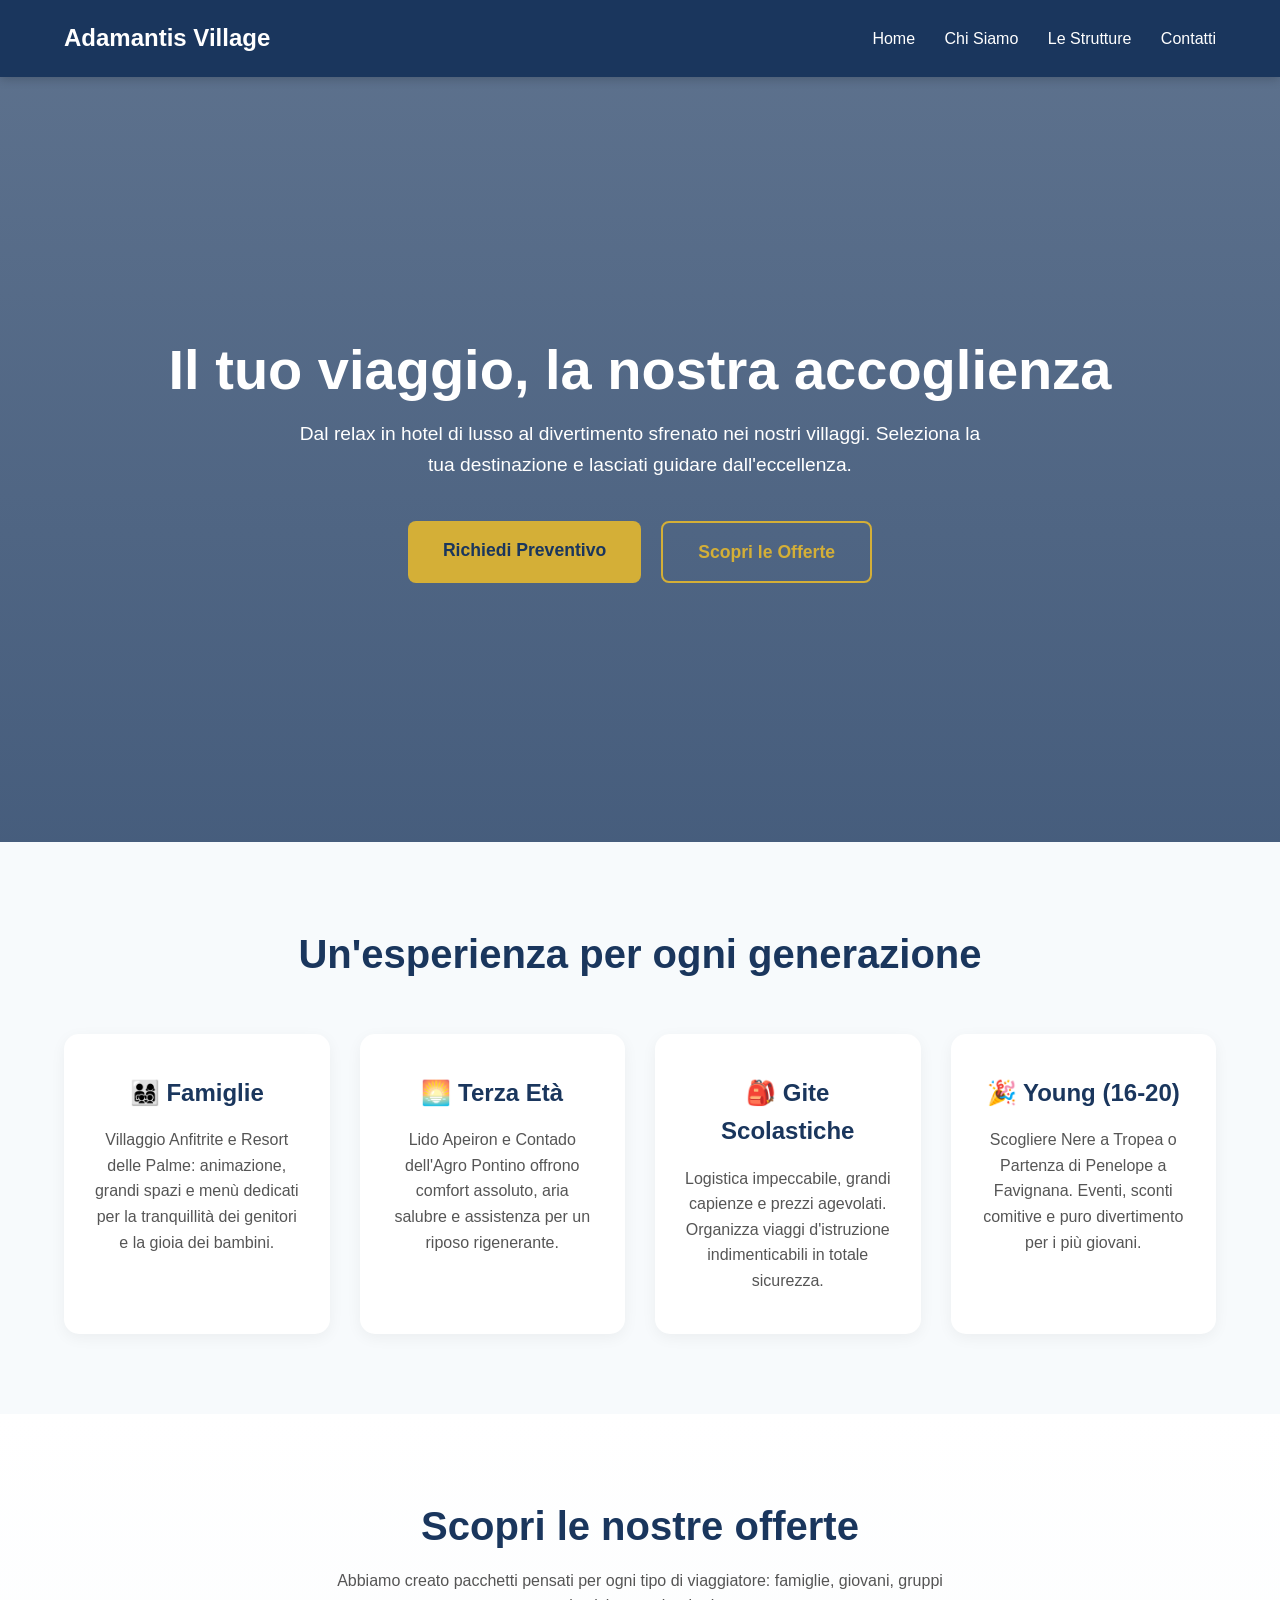
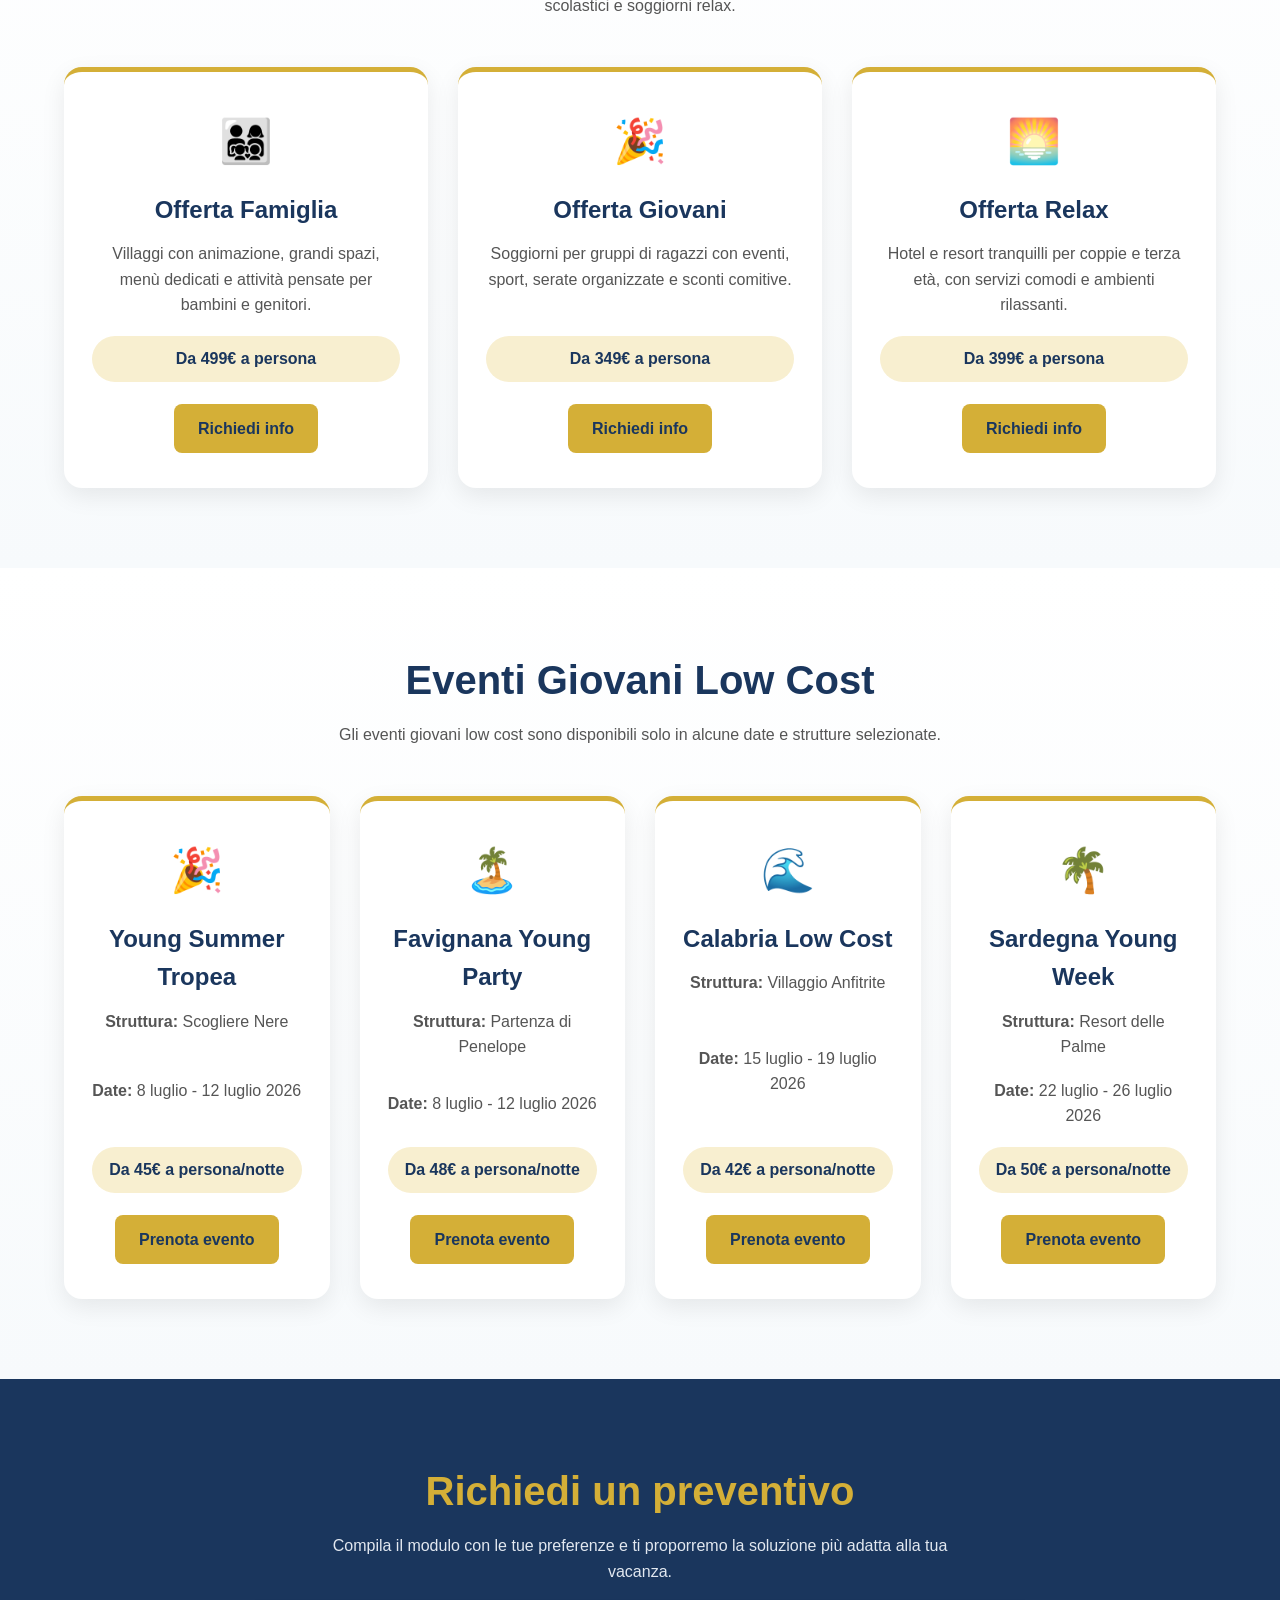
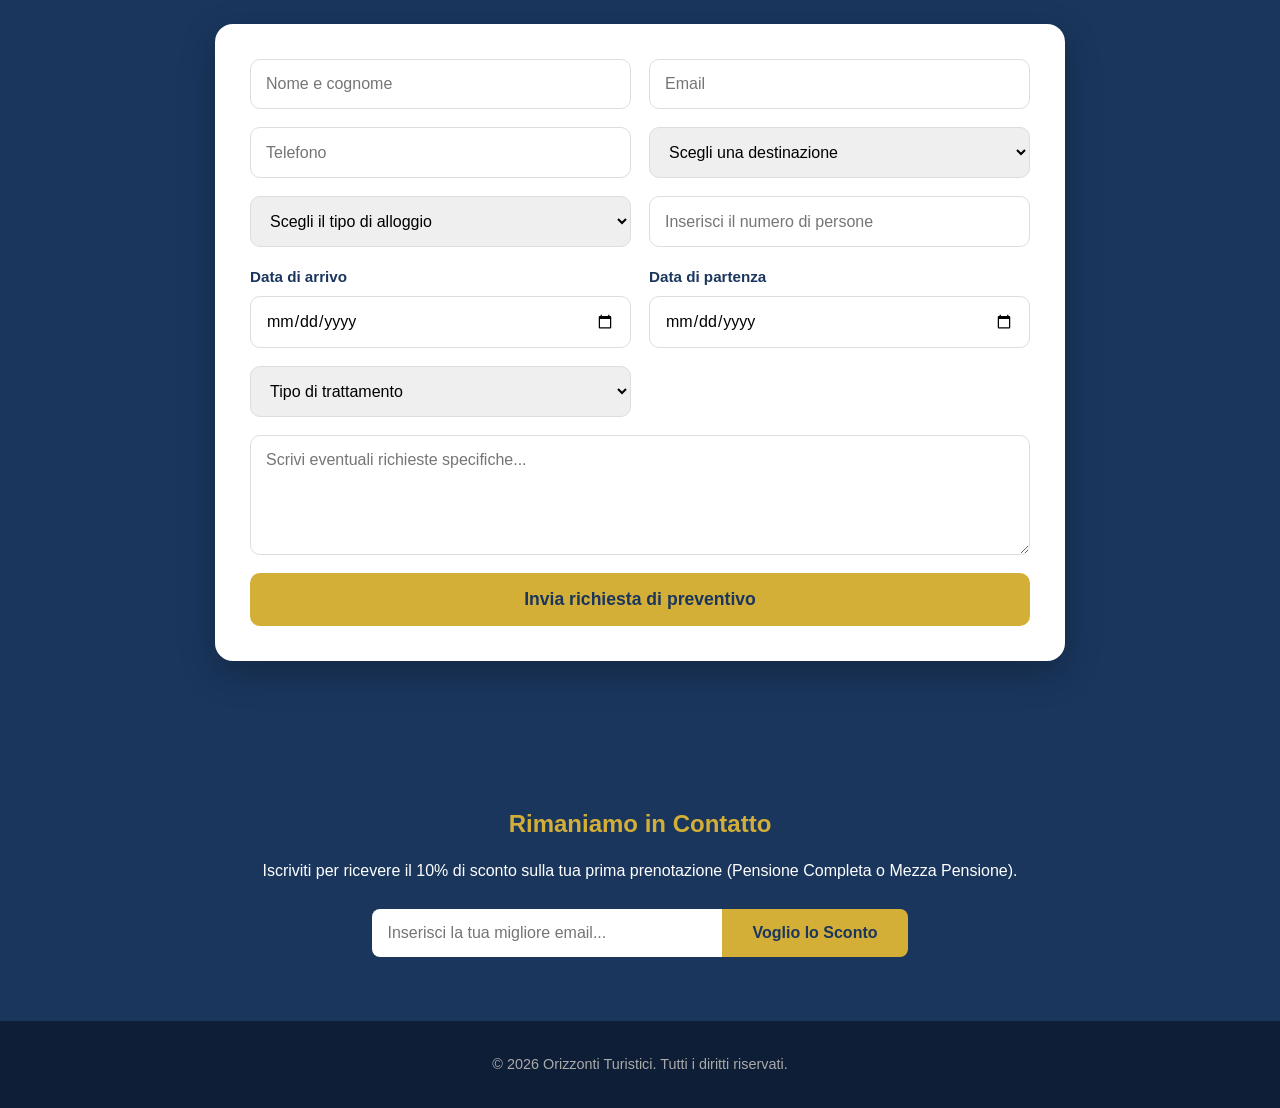
==== index.html @ 4bd63d8d "site" ====
<!DOCTYPE html>
<html lang="it">
<head>
    <meta charset="UTF-8">
    <meta name="viewport" content="width=device-width, initial-scale=1.0">
    <form action="preventivo.php" method="POST"></form>
    <title>Gruppo Turistico | Vacanze per tutte le generazioni</title>
    <style>
        /* Variabili Palette Colori */
        :root {
            --blu-navy: #1A365D;
            --oro: #D4AF37;
            --oro-hover: #b5952f;
            --sfondo-chiaro: #F7FAFC;
            --testo-scuro: #333333;
        }

        /* Reset e Stili di Base */
        * {
            box-sizing: border-box;
            margin: 0;
            padding: 0;
        }
        body { 
            font-family: 'Segoe UI', Tahoma, Geneva, Verdana, sans-serif; 
            background-color: var(--sfondo-chiaro); 
            color: var(--testo-scuro); 
            line-height: 1.6;
        }
        /* Effetto Smooth Scroll */
        html { scroll-behavior: smooth; }

        /* Barra di Navigazione */
        header { 
            background-color: var(--blu-navy); 
            padding: 1.2rem 5%; 
            display: flex; 
            justify-content: space-between; 
            align-items: center; 
            position: sticky; 
            top: 0; 
            z-index: 1000;
            box-shadow: 0 2px 10px rgba(0,0,0,0.2);
        }
        .logo { color: white; font-size: 1.5rem; font-weight: bold; text-decoration: none;}
        nav a { 
            color: white; 
            text-decoration: none; 
            margin-left: 25px; 
            font-weight: 500; 
            transition: color 0.3s ease;
        }
        nav a:hover { color: var(--oro); }

        /* Hero Section (Inizio Pagina) */
        .hero { 
            /* Sfondo temporaneo per dare l'idea del mare */
            background: linear-gradient(rgba(26, 54, 93, 0.7), rgba(26, 54, 93, 0.8)), 
                        url('https://images.unsplash.com/photo-1499793983690-e29da59ef1c2?ixlib=rb-4.0.3&auto=format&fit=crop&w=1920&q=80') center/cover; 
            height: 85vh; 
            display: flex; 
            flex-direction: column; 
            justify-content: center; 
            align-items: center; 
            text-align: center; 
            color: white; 
            padding: 0 20px;
        }
        .hero h1 { font-size: 3.5rem; margin-bottom: 1rem; line-height: 1.2;}
        .hero p { font-size: 1.2rem; margin-bottom: 2.5rem; max-width: 700px; }

        /* Bottoni Call-to-Action */
        .cta-group { display: flex; gap: 20px; flex-wrap: wrap; justify-content: center;}
        .btn{ 
                display: inline-block;
                padding: 15px 35px; 
                border-radius: 8px; 
                font-size: 1.1rem;
                font-weight: bold; 
                text-decoration: none; 
                transition: all 0.3s ease; 
                border: none; 
                cursor: pointer;
            }
        .btn-oro { background-color: var(--oro); color: var(--blu-navy); }
        .btn-oro:hover { 
            background-color: var(--oro-hover); 
            transform: translateY(-3px); 
            box-shadow: 0 5px 15px rgba(212, 175, 55, 0.4);
        }
        .btn-outline { border: 2px solid var(--oro); color: var(--oro); background: transparent;}
        .btn-outline:hover { 
            background-color: var(--oro); 
            color: var(--blu-navy); 
            transform: translateY(-3px); 
        }

        /* Sezione Target (Box Informativi) */
        .targets { padding: 5rem 5%; text-align: center; }
        .targets h2 { color: var(--blu-navy); margin-bottom: 3rem; font-size: 2.5rem;}
        .grid { 
            display: grid; 
            grid-template-columns: repeat(auto-fit, minmax(250px, 1fr)); 
            gap: 30px; 
        }
        .card { 
            background: white; 
            padding: 40px 30px; 
            border-radius: 15px; 
            box-shadow: 0 4px 15px rgba(0,0,0,0.05); 
            transition: transform 0.3s ease, box-shadow 0.3s ease; 
        }
        .card:hover { 
            transform: translateY(-10px); 
            box-shadow: 0 15px 30px rgba(0,0,0,0.1); 
        }
        .card h3 { color: var(--blu-navy); margin-bottom: 15px; font-size: 1.5rem;}
        .card p { color: #555; }

        /* Sezione Offerte */
.offerte {
    padding: 5rem 5%;
    background: linear-gradient(180deg, #ffffff 0%, #F7FAFC 100%);
    text-align: center;
    scroll-margin-top: 100px;
}

.offerte h2 {
    color: var(--blu-navy);
    font-size: 2.5rem;
    margin-bottom: 10px;
}

.offerte .intro {
    color: #555;
    max-width: 650px;
    margin: 0 auto 3rem;
}

.offerte-grid {
    display: grid;
    grid-template-columns: repeat(auto-fit, minmax(260px, 1fr));
    gap: 30px;
}

.offerta-card {
    background: white;
    padding: 35px 28px;
    border-radius: 18px;
    box-shadow: 0 8px 25px rgba(0,0,0,0.08);
    display: flex;
    flex-direction: column;
    min-height: 360px;
    transition: all 0.3s ease;
    border-top: 5px solid var(--oro);
}

.offerta-card:hover {
    transform: translateY(-8px);
    box-shadow: 0 16px 35px rgba(0,0,0,0.13);
}

.offerta-icon {
    font-size: 2.7rem;
    margin-bottom: 15px;
}

.offerta-card h3 {
    color: var(--blu-navy);
    font-size: 1.5rem;
    margin-bottom: 12px;
}

.offerta-card p {
    color: #555;
    margin-bottom: 18px;
    flex-grow: 1;
}

.prezzo {
    color: var(--blu-navy);
    background-color: #f8efd0;
    padding: 10px 15px;
    border-radius: 30px;
    font-weight: bold;
    margin-bottom: 22px;
    display: inline-block;
}

.btn-small {
    padding: 12px 24px;
    font-size: 1rem;
    align-self: center;
}

/* Sezione Preventivo */
.preventivo {
    padding: 5rem 5%;
    background-color: var(--blu-navy);
    color: white;
    text-align: center;
    scroll-margin-top: 100px;
}

.preventivo h2 {
    color: var(--oro);
    font-size: 2.5rem;
    margin-bottom: 10px;
}

.preventivo p {
    max-width: 650px;
    margin: 0 auto 2.5rem;
    color: #e2e8f0;
}

.preventivo form {
    max-width: 850px;
    margin: 0 auto;
    background: white;
    padding: 35px;
    border-radius: 18px;
    box-shadow: 0 12px 35px rgba(0,0,0,0.25);
    display: grid;
    grid-template-columns: 1fr 1fr;
    gap: 18px;
}

.preventivo input,
.preventivo select,
.preventivo textarea {
    width: 100%;
    padding: 15px;
    border: 1px solid #ddd;
    border-radius: 10px;
    font-size: 1rem;
    font-family: inherit;
    outline: none;
}

.preventivo input:focus,
.preventivo select:focus,
.preventivo textarea:focus {
    border-color: var(--oro);
    box-shadow: 0 0 0 3px rgba(212, 175, 55, 0.2);
}

.preventivo textarea {
    grid-column: span 2;
    resize: vertical;
    min-height: 120px;
}

.preventivo button {
    grid-column: span 2;
    background-color: var(--oro);
    color: var(--blu-navy);
    border: none;
    padding: 16px;
    border-radius: 10px;
    font-weight: bold;
    font-size: 1.1rem;
    cursor: pointer;
    transition: 0.3s;
}

.preventivo button:hover {
    background-color: var(--oro-hover);
    transform: translateY(-2px);
}

/* Responsive offerte e preventivo */
@media (max-width: 768px) {
    .preventivo form {
        grid-template-columns: 1fr;
        padding: 25px;
    }

    .preventivo textarea,
    .preventivo button {
        grid-column: span 1;
    }
}

        /* Sezione Raccolta Email */
        .newsletter { background-color: var(--blu-navy); color: white; padding: 4rem 5%; text-align: center; }
        .newsletter h2 { color: var(--oro); margin-bottom: 15px;}
        .newsletter input { 
            padding: 15px; 
            width: 100%;
            max-width: 350px; 
            border: none; 
            border-radius: 8px 0 0 8px; 
            outline: none;
            font-size: 1rem;
        }
        .newsletter button { 
            padding: 15px 30px; 
            border-radius: 0 8px 8px 0; 
            border: none; 
            background-color: var(--oro); 
            color: var(--blu-navy); 
            font-weight: bold; 
            font-size: 1rem;
            cursor: pointer;
            transition: background-color 0.3s;
        }
        .newsletter button:hover { background-color: var(--oro-hover); }
        .form-group { display: flex; justify-content: center; margin-top: 25px;}

        /* Footer */
        footer { background-color: #0d1e36; color: #aaa; text-align: center; padding: 2rem; font-size: 0.9rem;}
        
        /* Adattabilità per Smartphone */
        @media (max-width: 768px) {
            header { flex-direction: column; gap: 15px; }
            nav a { margin: 0 10px; }
            .hero h1 { font-size: 2.5rem; }
            .form-group { flex-direction: column; align-items: center; gap: 10px;}
            .newsletter input, .newsletter button { border-radius: 8px; width: 100%; max-width: 350px;}
        }

        .date-field {
    text-align: left;
}

.date-field label {
    display: block;
    color: var(--blu-navy);
    font-weight: bold;
    margin-bottom: 6px;
    font-size: 0.95rem;
}

.date-field input {
    width: 100%;
}
    </style>
</head>
<body>

    <!-- Header & Navigazione -->
    <header>
        <a href="#" class="logo">Adamantis Village </a>
        <nav>
    <a href="index.html">Home</a>
    <a href="index.html#chi-siamo">Chi Siamo</a>
    <a href="./strutture.html">Le Strutture</a>
    <a href="index.html#contatti">Contatti</a>
</nav>
    </header>

    <!-- Hero Section (Impatto Iniziale) -->
    <section class="hero" id="home">
        <h1>Il tuo viaggio, la nostra accoglienza</h1>
        <p>Dal relax in hotel di lusso al divertimento sfrenato nei nostri villaggi. Seleziona la tua destinazione e lasciati guidare dall'eccellenza.</p>
        <div class="cta-group">
    <a href="#preventivo" class="btn btn-oro">Richiedi Preventivo</a>
    <a href="#offerte" class="btn btn-outline">Scopri le Offerte</a>
</div> 
    </section>

    <!-- Sezione Smistamento Target (Design Smooth) -->
    <section class="targets" id="chi-siamo">
        <h2>Un'esperienza per ogni generazione</h2>
        <div class="grid">
            <div class="card">
                <h3>👨‍👩‍👧‍👦 Famiglie</h3>
                <p>Villaggio Anfitrite e Resort delle Palme: animazione, grandi spazi e menù dedicati per la tranquillità dei genitori e la gioia dei bambini.</p>
            </div>
            <div class="card">
                <h3>🌅 Terza Età</h3>
                <p>Lido Apeiron e Contado dell'Agro Pontino offrono comfort assoluto, aria salubre e assistenza per un riposo rigenerante.</p>
            </div>
            <div class="card">
                <h3>🎒 Gite Scolastiche</h3>
                <p>Logistica impeccabile, grandi capienze e prezzi agevolati. Organizza viaggi d'istruzione indimenticabili in totale sicurezza.</p>
            </div>
            <div class="card">
                <h3>🎉 Young (16-20)</h3>
                <p>Scogliere Nere a Tropea o Partenza di Penelope a Favignana. Eventi, sconti comitive e puro divertimento per i più giovani.</p>
            </div>
        </div>
    </section>

    <!-- Sezione Offerte -->
<section class="offerte" id="offerte">
    <h2>Scopri le nostre offerte</h2>
    <p class="intro">
        Abbiamo creato pacchetti pensati per ogni tipo di viaggiatore: famiglie, giovani, gruppi scolastici e soggiorni relax.
    </p>

    <div class="offerte-grid">
        <div class="offerta-card">
            <div class="offerta-icon">👨‍👩‍👧‍👦</div>
            <h3>Offerta Famiglia</h3>
            <p>
                Villaggi con animazione, grandi spazi, menù dedicati e attività pensate per bambini e genitori.
            </p>
            <div class="prezzo">Da 499€ a persona</div>
            <a href="#preventivo" class="btn btn-oro btn-small">Richiedi info</a>
        </div>

        <div class="offerta-card">
            <div class="offerta-icon">🎉</div>
            <h3>Offerta Giovani</h3>
            <p>
                Soggiorni per gruppi di ragazzi con eventi, sport, serate organizzate e sconti comitive.
            </p>
            <div class="prezzo">Da 349€ a persona</div>
            <a href="#preventivo" class="btn btn-oro btn-small">Richiedi info</a>
        </div>

        <div class="offerta-card">
            <div class="offerta-icon">🌅</div>
            <h3>Offerta Relax</h3>
            <p>
                Hotel e resort tranquilli per coppie e terza età, con servizi comodi e ambienti rilassanti.
            </p>
            <div class="prezzo">Da 399€ a persona</div>
            <a href="#preventivo" class="btn btn-oro btn-small">Richiedi info</a>
        </div>
    </div>
</section>

<!-- Sezione Richiedi Preventivo -->
<!-- Eventi Giovani Low Cost (inserito dall'agent) -->
<section class="offerte" id="eventi-low-cost">
    <h2>Eventi Giovani Low Cost</h2>
    <p class="intro">
        Gli eventi giovani low cost sono disponibili solo in alcune date e strutture selezionate.
    </p>

    <div class="offerte-grid">
        <div class="offerta-card">
            <div class="offerta-icon">🎉</div>
            <h3>Young Summer Tropea</h3>
            <p><strong>Struttura:</strong> Scogliere Nere</p>
            <p><strong>Date:</strong> 8 luglio - 12 luglio 2026</p>
            <div class="prezzo">Da 45€ a persona/notte</div>
            <a href="struttura.php?id=scogliere-nere&pacchetto=giovani-low-cost&arrivo=2026-07-08&partenza=2026-07-12" class="btn btn-oro btn-small">
                Prenota evento
            </a>
        </div>

        <div class="offerta-card">
            <div class="offerta-icon">🏝️</div>
            <h3>Favignana Young Party</h3>
            <p><strong>Struttura:</strong> Partenza di Penelope</p>
            <p><strong>Date:</strong> 8 luglio - 12 luglio 2026</p>
            <div class="prezzo">Da 48€ a persona/notte</div>
            <a href="struttura.php?id=partenza-penelope&pacchetto=giovani-low-cost&arrivo=2026-07-08&partenza=2026-07-12" class="btn btn-oro btn-small">
                Prenota evento
            </a>
        </div>

        <div class="offerta-card">
            <div class="offerta-icon">🌊</div>
            <h3>Calabria Low Cost</h3>
            <p><strong>Struttura:</strong> Villaggio Anfitrite</p>
            <p><strong>Date:</strong> 15 luglio - 19 luglio 2026</p>
            <div class="prezzo">Da 42€ a persona/notte</div>
            <a href="struttura.php?id=villaggio-anfitrite&pacchetto=giovani-low-cost&arrivo=2026-07-15&partenza=2026-07-19" class="btn btn-oro btn-small">
                Prenota evento
            </a>
        </div>

        <div class="offerta-card">
            <div class="offerta-icon">🌴</div>
            <h3>Sardegna Young Week</h3>
            <p><strong>Struttura:</strong> Resort delle Palme</p>
            <p><strong>Date:</strong> 22 luglio - 26 luglio 2026</p>
            <div class="prezzo">Da 50€ a persona/notte</div>
            <a href="struttura.php?id=resort-palme&pacchetto=giovani-low-cost&arrivo=2026-07-22&partenza=2026-07-26" class="btn btn-oro btn-small">
                Prenota evento
            </a>
        </div>
    </div>
</section>

<!-- Sezione Richiedi Preventivo -->
<section class="preventivo" id="preventivo">
    <h2>Richiedi un preventivo</h2>
    <p>
        Compila il modulo con le tue preferenze e ti proporremo la soluzione più adatta alla tua vacanza.
    </p>

    <form action="preventivo.php" method="POST">
    <input type="text" name="nome" placeholder="Nome e cognome" required>

    <input type="email" name="email" placeholder="Email" required>

    <input type="tel" name="telefono" placeholder="Telefono">

    <select name="destinazione" required>
        <option value="">Scegli una destinazione</option>

        <option value="villaggio-anfitrite">Villaggio Anfitrite</option>
        <option value="resort-palme">Resort delle Palme</option>
        <option value="scogliere-nere">Scogliere Nere</option>
        <option value="promontorio-anti-elios">Promontorio Anti-elios</option>
        <option value="hotel-baroni">Hotel Baroni d'Aragosta</option>
        <option value="etranger-glace">Étranger Glace & Tennis</option>
        <option value="insenatura-ombrosa">Insenatura Ombrosa</option>
        <option value="contado-agro-pontino">Contado dell'Agro Pontino</option>
        <option value="partenza-penelope">Partenza di Penelope</option>
        <option value="lido-apeiron">Lido Apeiron</option>
    </select>

    <select name="tipo_alloggio" required>
    <option value="">Scegli il tipo di alloggio</option>
    <option value="camera-hotel">Camera hotel / standard</option>
    <option value="bungalow">Bungalow</option>
</select>

    <input 
        type="number" 
        name="numero_persone" 
        placeholder="Inserisci il numero di persone" 
        min="1" 
        required
    >

    <div class="date-field">
        <label for="data_arrivo">Data di arrivo</label>
        <input type="date" id="data_arrivo" name="data_arrivo" required>
    </div>

    <div class="date-field">
        <label for="data_partenza">Data di partenza</label>
        <input type="date" id="data_partenza" name="data_partenza" required>
    </div>

    <select name="trattamento" required>
        <option value="">Tipo di trattamento</option>
        <option value="mezza-pensione">Mezza pensione</option>
        <option value="pensione-completa">Pensione completa</option>
        <option value="all-inclusive">All inclusive</option>
    </select>

    <textarea name="messaggio" placeholder="Scrivi eventuali richieste specifiche..."></textarea>

    <button type="submit">Invia richiesta di preventivo</button>
</form>
</section>  

    <!-- Sezione Lead Generation -->
    <section class="newsletter" id="contatti">
        <h2>Rimaniamo in Contatto</h2>
        <p>Iscriviti per ricevere il 10% di sconto sulla tua prima prenotazione (Pensione Completa o Mezza Pensione).</p>
        <form class="form-group" action="#" method="POST">
            <input type="email" placeholder="Inserisci la tua migliore email..." required>
            <button type="submit">Voglio lo Sconto</button>
        </form>
    </section>

    <!-- Footer -->
    <footer>
        <p>&copy; 2026 Orizzonti Turistici. Tutti i diritti riservati.</p>
    </footer>

</body>
</html>
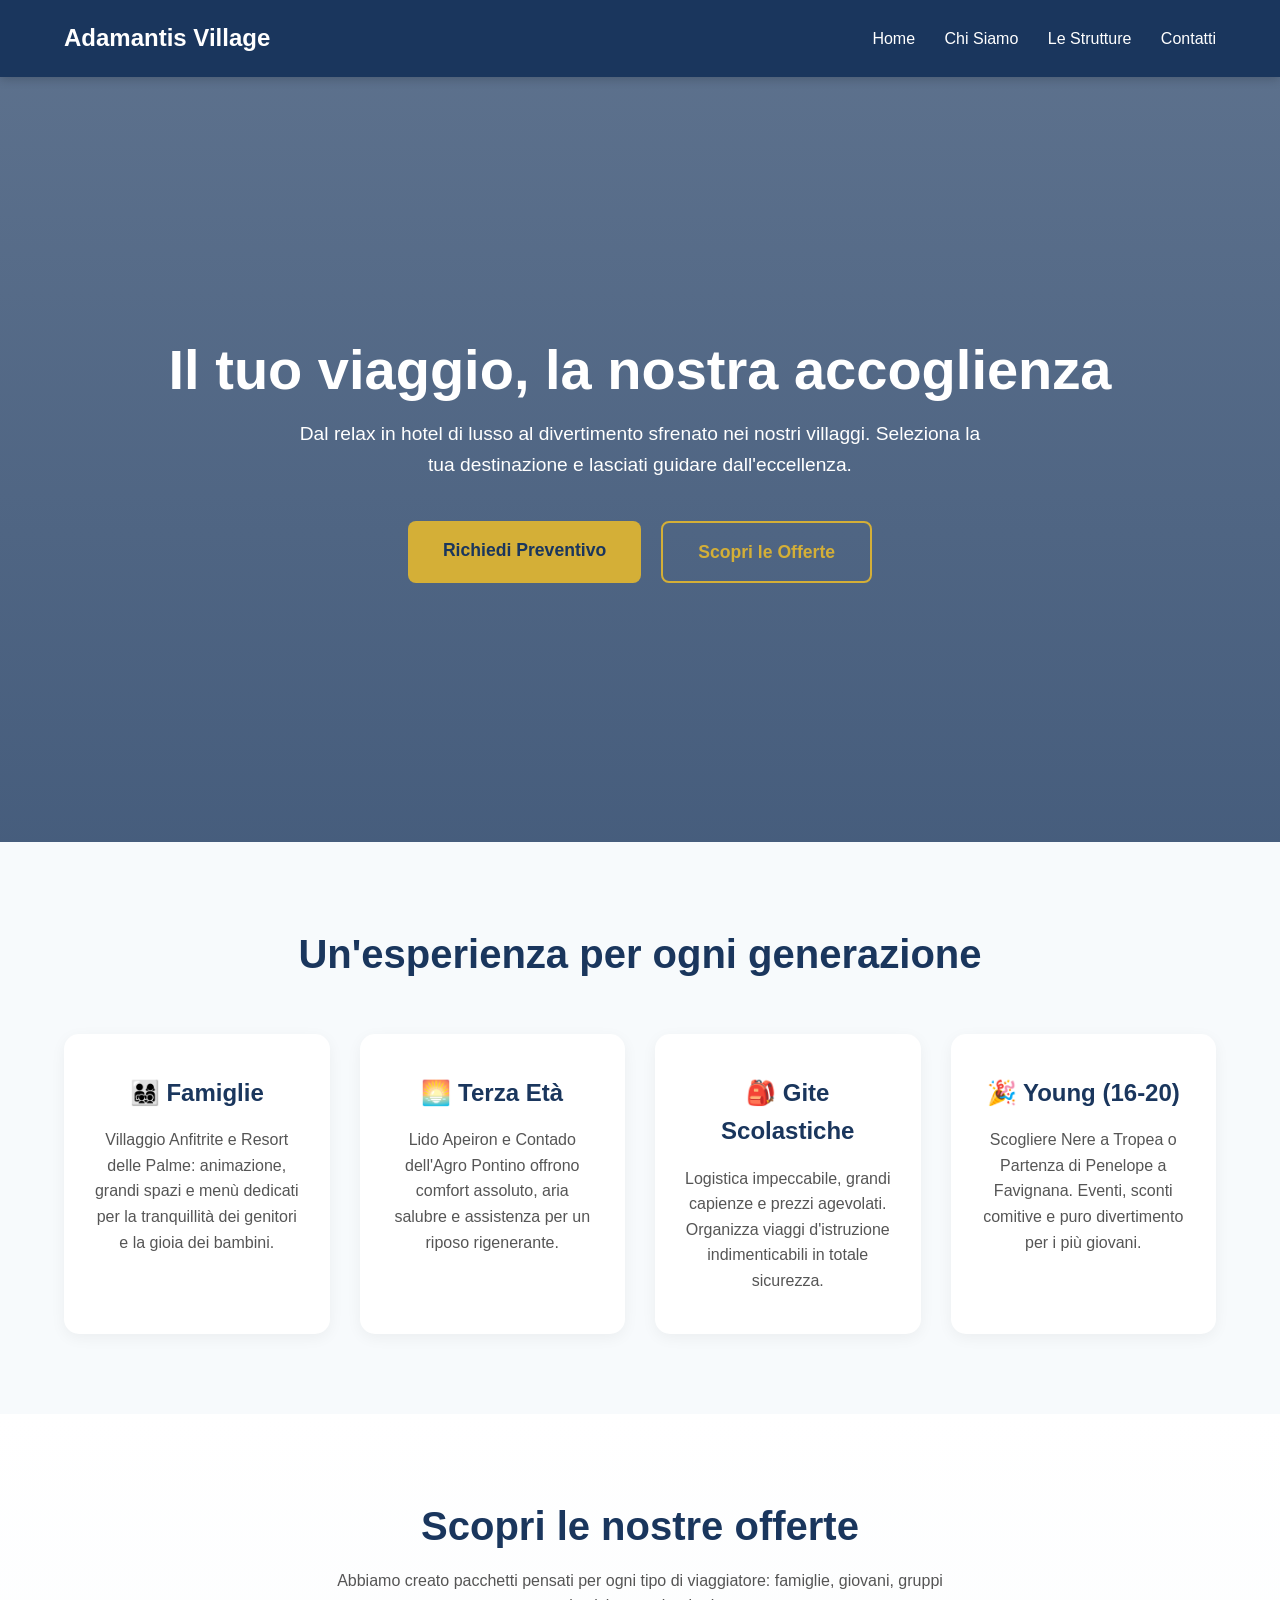
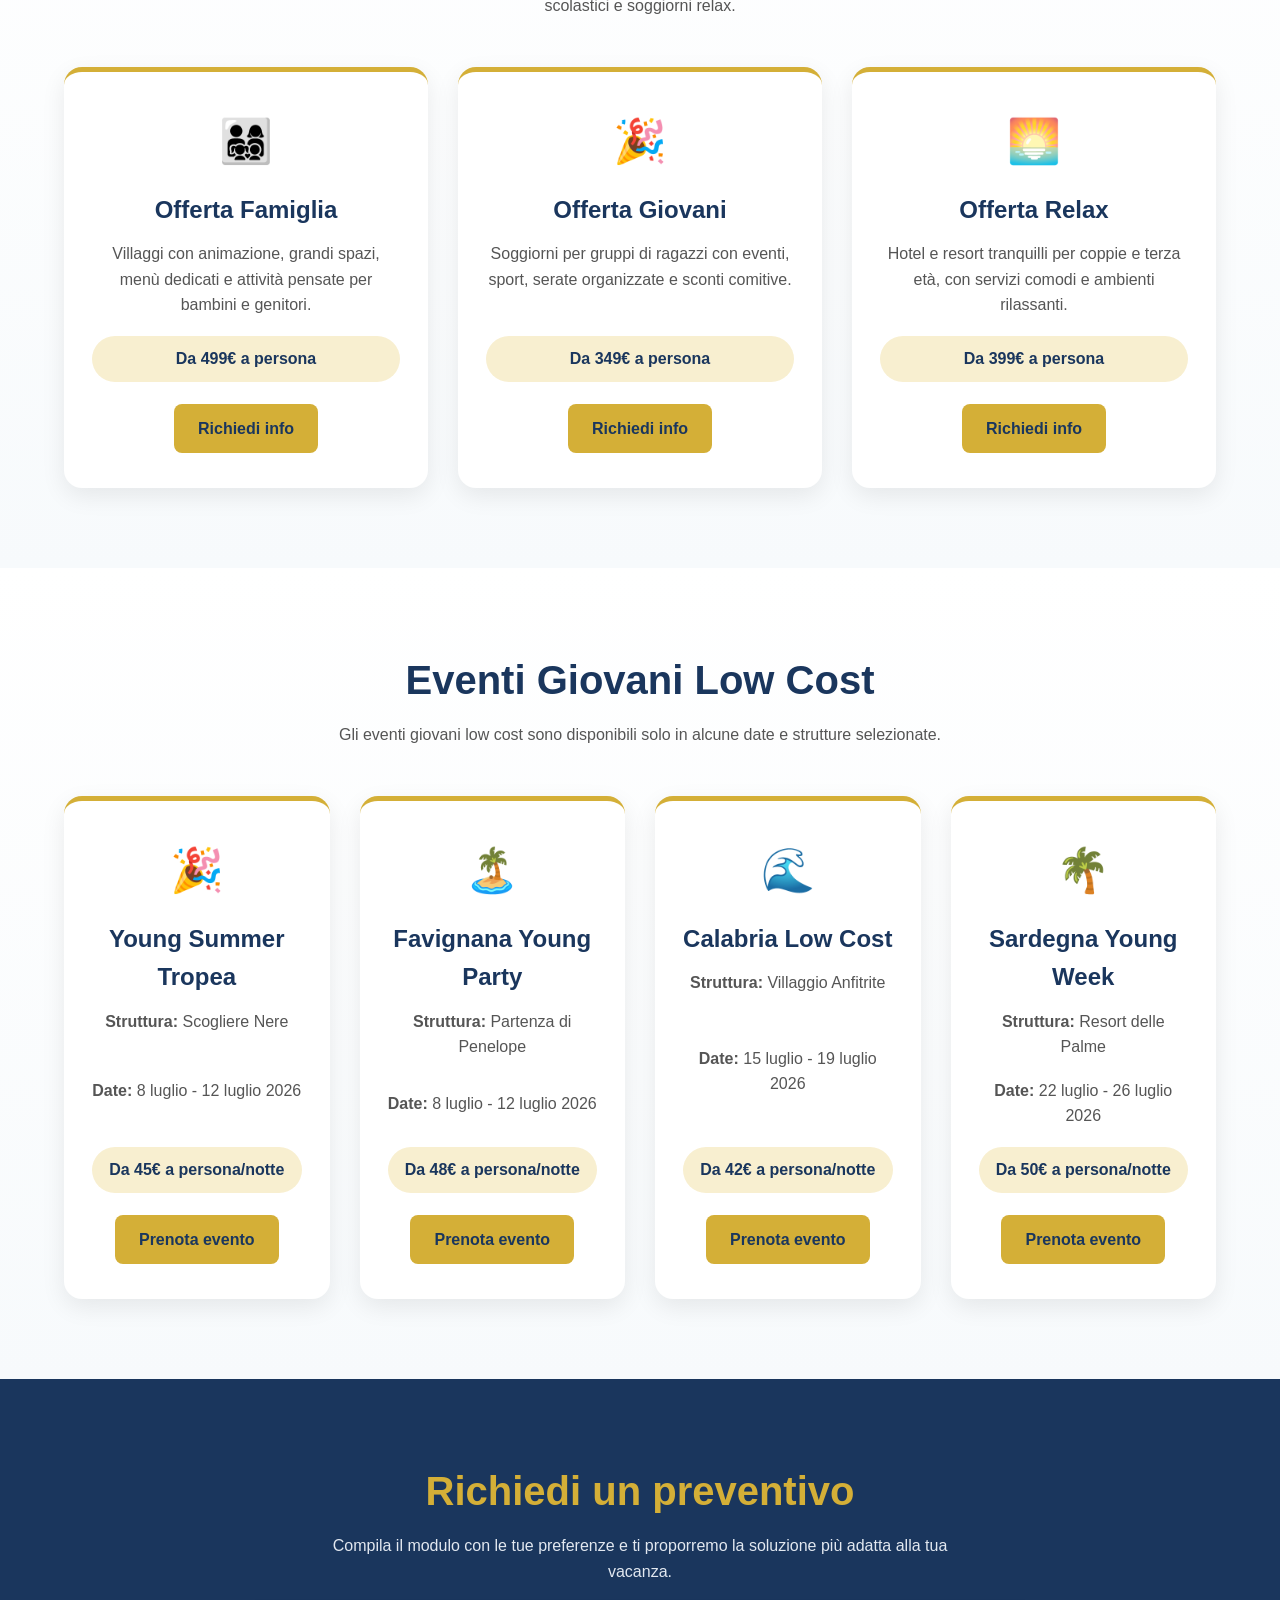
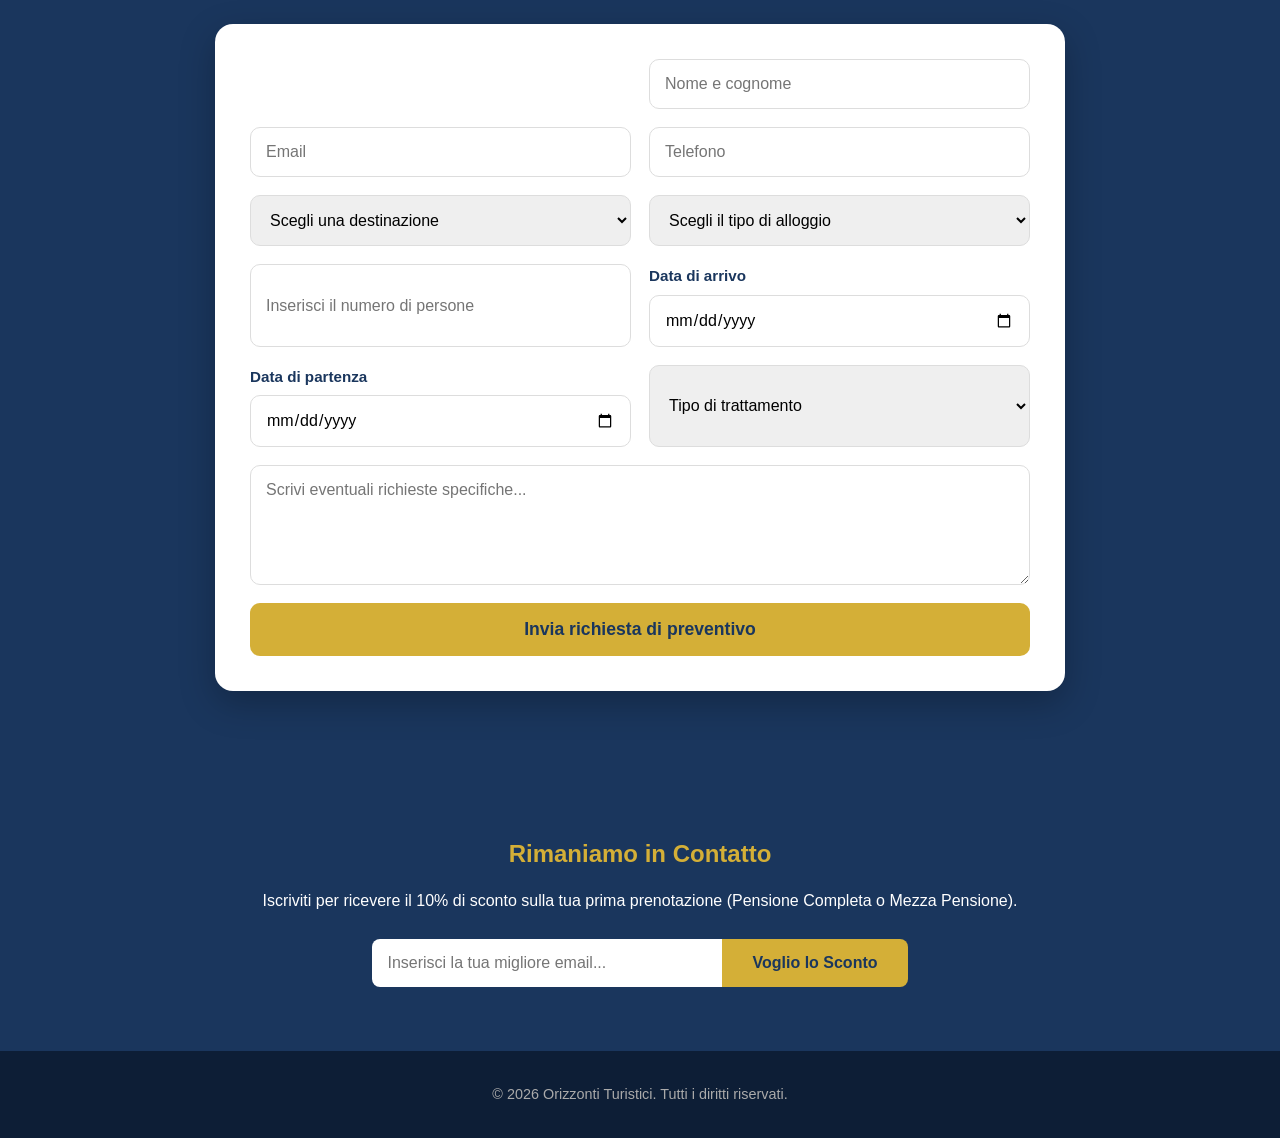
==== commit e24af509: "mod1" ====
--- a/index.html
+++ b/index.html
@@ -3,7 +3,7 @@
 <head>
     <meta charset="UTF-8">
     <meta name="viewport" content="width=device-width, initial-scale=1.0">
-    <form action="preventivo.php" method="POST"></form>
+    
     <title>Gruppo Turistico | Vacanze per tutte le generazioni</title>
     <style>
         /* Variabili Palette Colori */
@@ -485,7 +485,9 @@
         Compila il modulo con le tue preferenze e ti proporremo la soluzione più adatta alla tua vacanza.
     </p>
 
-    <form action="preventivo.php" method="POST">
+    <form id="formPreventivo">
+        <div id="risultatoPreventivo"></div>
+
     <input type="text" name="nome" placeholder="Nome e cognome" required>
 
     <input type="email" name="email" placeholder="Email" required>
@@ -558,6 +560,6 @@
     <footer>
         <p>&copy; 2026 Orizzonti Turistici. Tutti i diritti riservati.</p>
     </footer>
-
+        <script src="preventivo.js"></script>
 </body>
 </html>
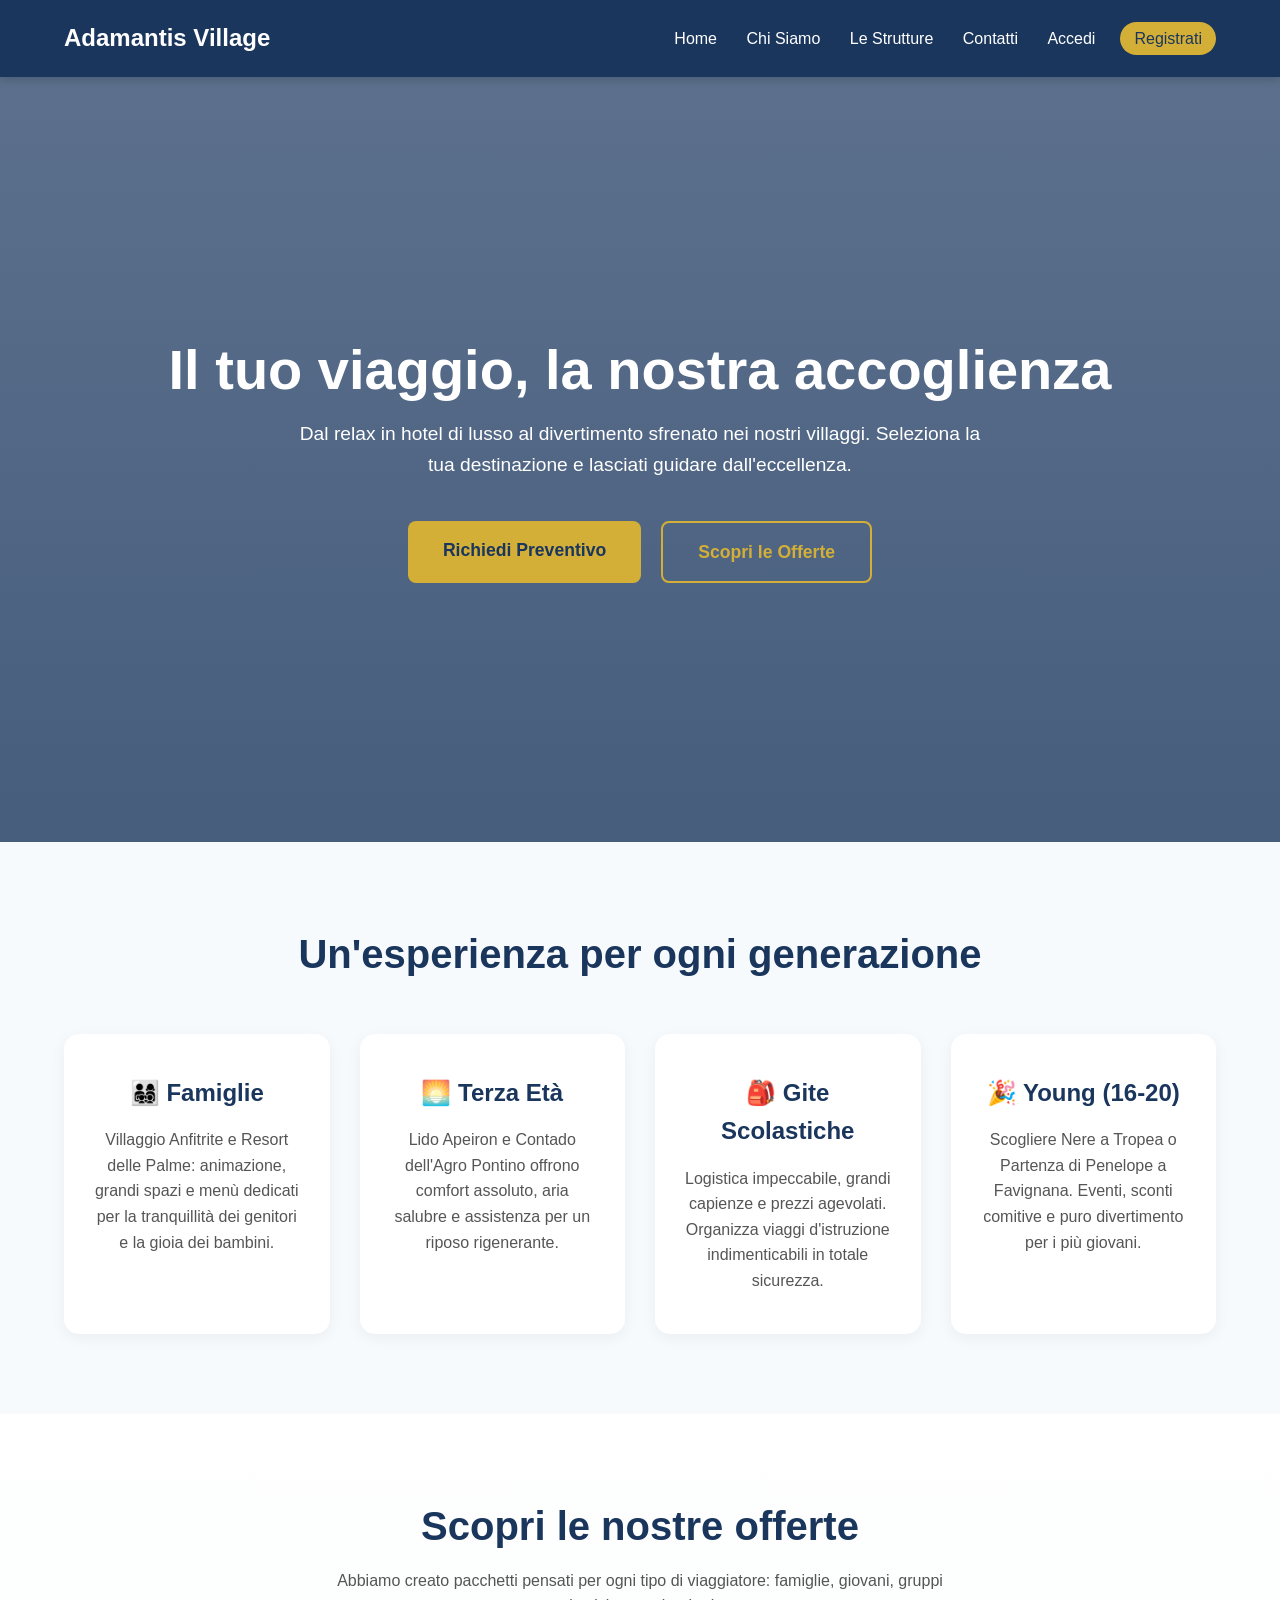
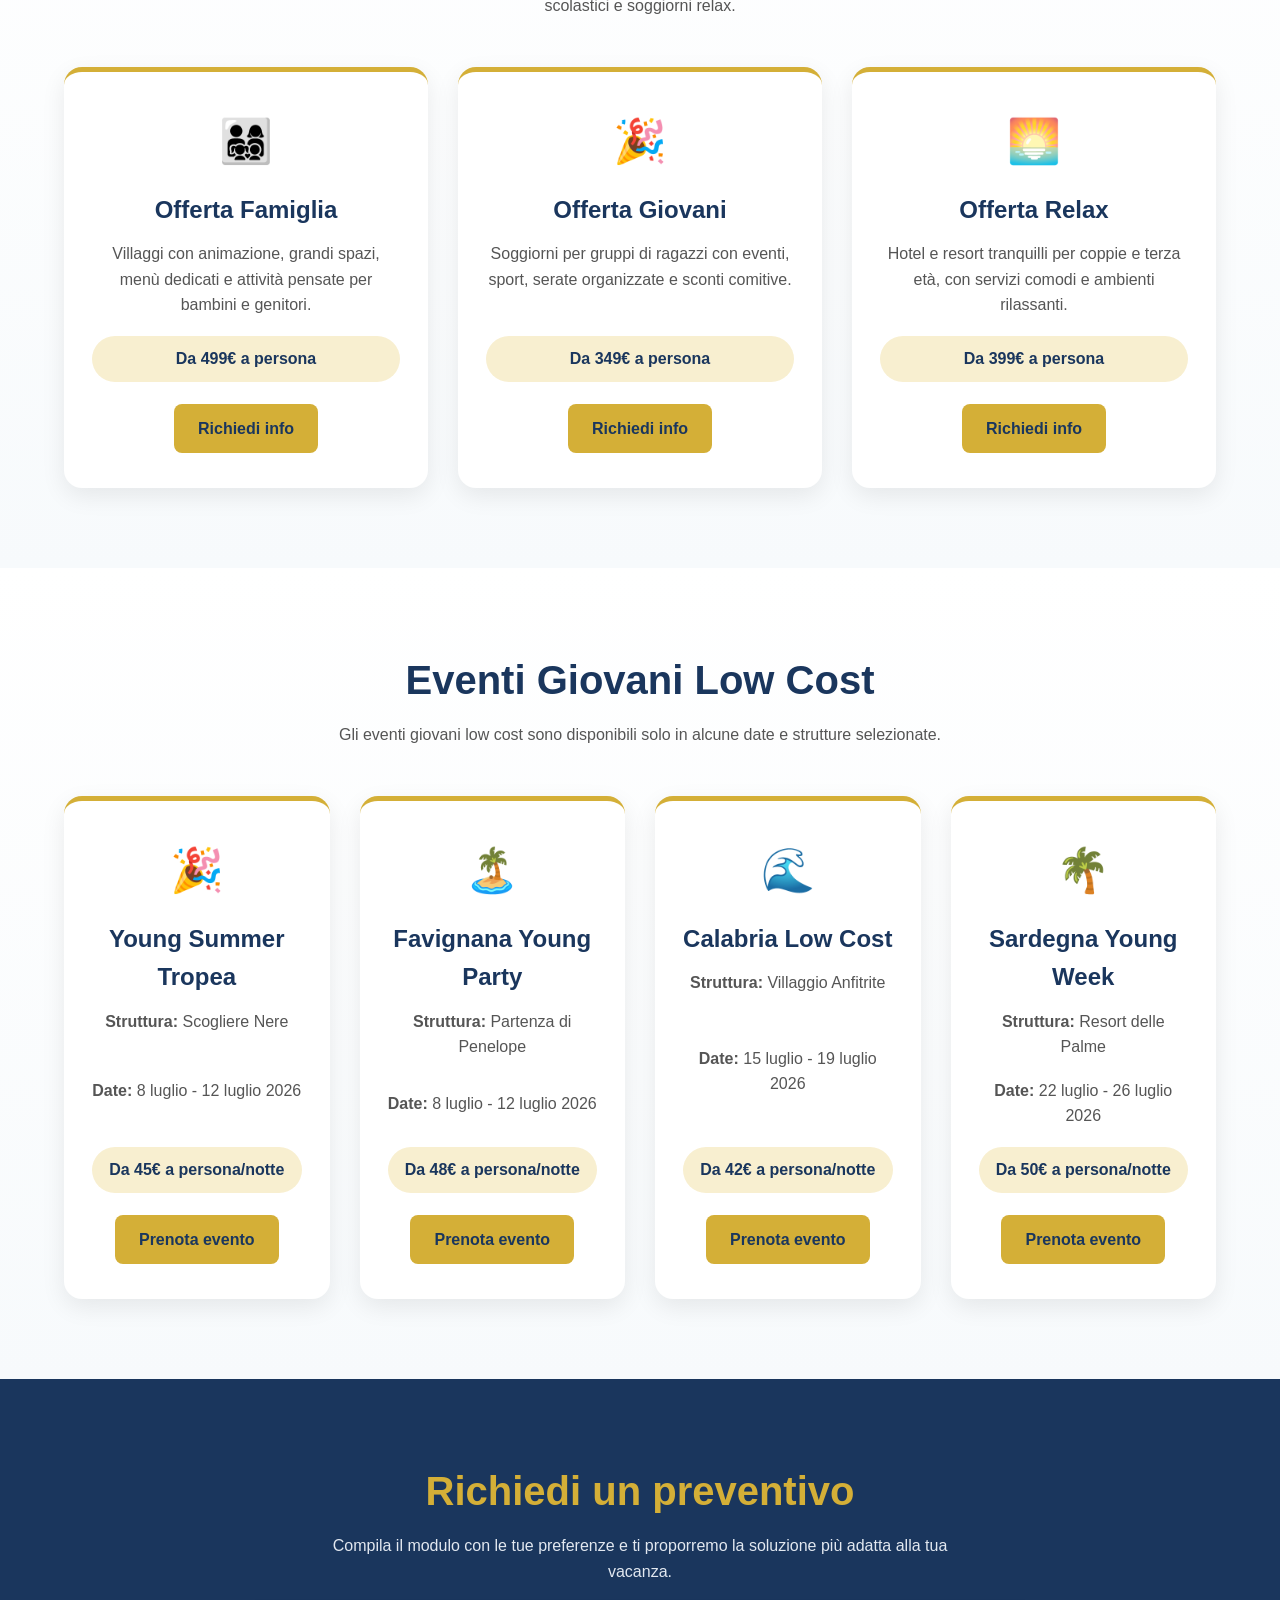
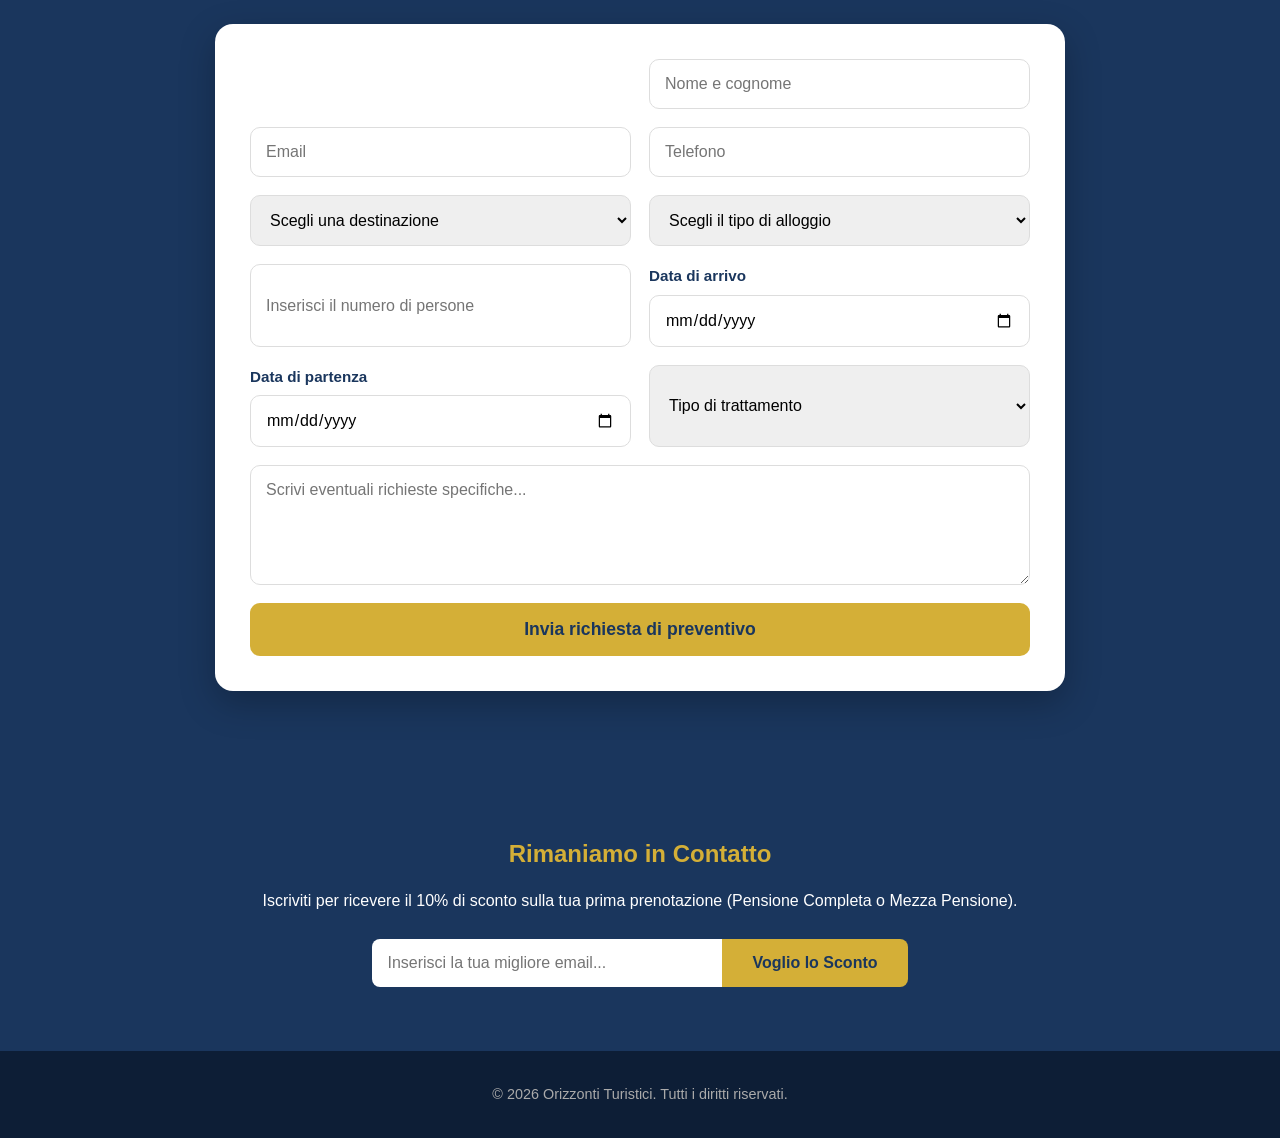
==== commit 84c48aed: "moddb" ====
--- a/index.html
+++ b/index.html
@@ -335,6 +335,16 @@
 .date-field input {
     width: 100%;
 }
+        /* Stili per il risultato del preventivo (compatibili con preventivo.js) */
+        .container { max-width: 1100px; margin: 30px auto; padding: 0 5%; }
+        .box { background: white; padding: 20px; border-radius: 12px; box-shadow: 0 8px 25px rgba(0,0,0,0.08); margin-bottom: 18px; }
+        .info-card { background-color: var(--sfondo-chiaro); padding: 12px; border-radius: 8px; border-left: 4px solid var(--oro); margin-bottom: 12px; }
+        .dettagli { display: grid; grid-template-columns: repeat(auto-fit, minmax(220px, 1fr)); gap: 12px; margin-top: 12px; }
+        .subtitle { color: #555; margin-bottom: 12px; }
+        .totale { text-align: center; background-color: var(--blu-navy); color: white; padding: 18px; border-radius: 12px; margin-top: 12px; }
+        .totale span{ color: var(--oro); font-size: 1.6rem; font-weight: bold; }
+        .errore { background-color: #ffecec; border: 1px solid #ff7b7b; color: #8b0000; padding: 16px; border-radius: 10px; margin-bottom: 12px; }
+        .note { color: #666; font-size: 0.95rem; margin-top: 12px; }
     </style>
 </head>
 <body>
@@ -438,7 +448,7 @@
             <p><strong>Struttura:</strong> Scogliere Nere</p>
             <p><strong>Date:</strong> 8 luglio - 12 luglio 2026</p>
             <div class="prezzo">Da 45€ a persona/notte</div>
-            <a href="struttura.php?id=scogliere-nere&pacchetto=giovani-low-cost&arrivo=2026-07-08&partenza=2026-07-12" class="btn btn-oro btn-small">
+            <a href="dettaglio-struttura.html?id=scogliere-nere&pacchetto=giovani-low-cost&arrivo=2026-07-08&partenza=2026-07-12" class="btn btn-oro btn-small">
                 Prenota evento
             </a>
         </div>
@@ -449,7 +459,7 @@
             <p><strong>Struttura:</strong> Partenza di Penelope</p>
             <p><strong>Date:</strong> 8 luglio - 12 luglio 2026</p>
             <div class="prezzo">Da 48€ a persona/notte</div>
-            <a href="struttura.php?id=partenza-penelope&pacchetto=giovani-low-cost&arrivo=2026-07-08&partenza=2026-07-12" class="btn btn-oro btn-small">
+            <a href="dettaglio-struttura.html?id=partenza-penelope&pacchetto=giovani-low-cost&arrivo=2026-07-08&partenza=2026-07-12" class="btn btn-oro btn-small">
                 Prenota evento
             </a>
         </div>
@@ -460,7 +470,7 @@
             <p><strong>Struttura:</strong> Villaggio Anfitrite</p>
             <p><strong>Date:</strong> 15 luglio - 19 luglio 2026</p>
             <div class="prezzo">Da 42€ a persona/notte</div>
-            <a href="struttura.php?id=villaggio-anfitrite&pacchetto=giovani-low-cost&arrivo=2026-07-15&partenza=2026-07-19" class="btn btn-oro btn-small">
+            <a href="dettaglio-struttura.html?id=villaggio-anfitrite&pacchetto=giovani-low-cost&arrivo=2026-07-15&partenza=2026-07-19" class="btn btn-oro btn-small">
                 Prenota evento
             </a>
         </div>
@@ -471,30 +481,31 @@
             <p><strong>Struttura:</strong> Resort delle Palme</p>
             <p><strong>Date:</strong> 22 luglio - 26 luglio 2026</p>
             <div class="prezzo">Da 50€ a persona/notte</div>
-            <a href="struttura.php?id=resort-palme&pacchetto=giovani-low-cost&arrivo=2026-07-22&partenza=2026-07-26" class="btn btn-oro btn-small">
+            <a href="dettaglio-struttura.html?id=resort-palme&pacchetto=giovani-low-cost&arrivo=2026-07-22&partenza=2026-07-26" class="btn btn-oro btn-small">
                 Prenota evento
             </a>
         </div>
     </div>
-</section>
-
-<!-- Sezione Richiedi Preventivo -->
-<section class="preventivo" id="preventivo">
+    </section>
+
+    <!-- Sezione Richiedi Preventivo -->
+    <section class="preventivo" id="preventivo">
     <h2>Richiedi un preventivo</h2>
     <p>
         Compila il modulo con le tue preferenze e ti proporremo la soluzione più adatta alla tua vacanza.
     </p>
 
     <form id="formPreventivo">
+
         <div id="risultatoPreventivo"></div>
 
-    <input type="text" name="nome" placeholder="Nome e cognome" required>
-
-    <input type="email" name="email" placeholder="Email" required>
-
-    <input type="tel" name="telefono" placeholder="Telefono">
-
-    <select name="destinazione" required>
+    <input type="text" id="nome" name="nome" placeholder="Nome e cognome" required>
+
+    <input type="email" id="email" name="email" placeholder="Email" required>
+
+    <input type="tel" id="telefono" name="telefono" placeholder="Telefono">
+
+    <select id="destinazione" name="destinazione" required>
         <option value="">Scegli una destinazione</option>
 
         <option value="villaggio-anfitrite">Villaggio Anfitrite</option>
@@ -509,14 +520,15 @@
         <option value="lido-apeiron">Lido Apeiron</option>
     </select>
 
-    <select name="tipo_alloggio" required>
+    <select id="tipo_alloggio" name="tipo_alloggio" required>
     <option value="">Scegli il tipo di alloggio</option>
     <option value="camera-hotel">Camera hotel / standard</option>
     <option value="bungalow">Bungalow</option>
-</select>
+    </select>
 
     <input 
         type="number" 
+        id="numero_persone"
         name="numero_persone" 
         placeholder="Inserisci il numero di persone" 
         min="1" 
@@ -533,14 +545,16 @@
         <input type="date" id="data_partenza" name="data_partenza" required>
     </div>
 
-    <select name="trattamento" required>
+    <select id="trattamento" name="trattamento" required>
         <option value="">Tipo di trattamento</option>
         <option value="mezza-pensione">Mezza pensione</option>
         <option value="pensione-completa">Pensione completa</option>
         <option value="all-inclusive">All inclusive</option>
     </select>
 
-    <textarea name="messaggio" placeholder="Scrivi eventuali richieste specifiche..."></textarea>
+    <textarea id="messaggio" name="messaggio" placeholder="Scrivi eventuali richieste specifiche..."></textarea>
+
+    <input type="hidden" id="tipo_pacchetto" name="tipo_pacchetto" value="standard">
 
     <button type="submit">Invia richiesta di preventivo</button>
 </form>
@@ -550,8 +564,8 @@
     <section class="newsletter" id="contatti">
         <h2>Rimaniamo in Contatto</h2>
         <p>Iscriviti per ricevere il 10% di sconto sulla tua prima prenotazione (Pensione Completa o Mezza Pensione).</p>
-        <form class="form-group" action="#" method="POST">
-            <input type="email" placeholder="Inserisci la tua migliore email..." required>
+        <form class="form-group" action="newsletter.php" method="POST">
+            <input type="email" name="email" placeholder="Inserisci la tua migliore email..." required>
             <button type="submit">Voglio lo Sconto</button>
         </form>
     </section>
@@ -560,6 +574,7 @@
     <footer>
         <p>&copy; 2026 Orizzonti Turistici. Tutti i diritti riservati.</p>
     </footer>
+        <script src="account-menu.js"></script>
         <script src="preventivo.js"></script>
 </body>
-</html>+</html>
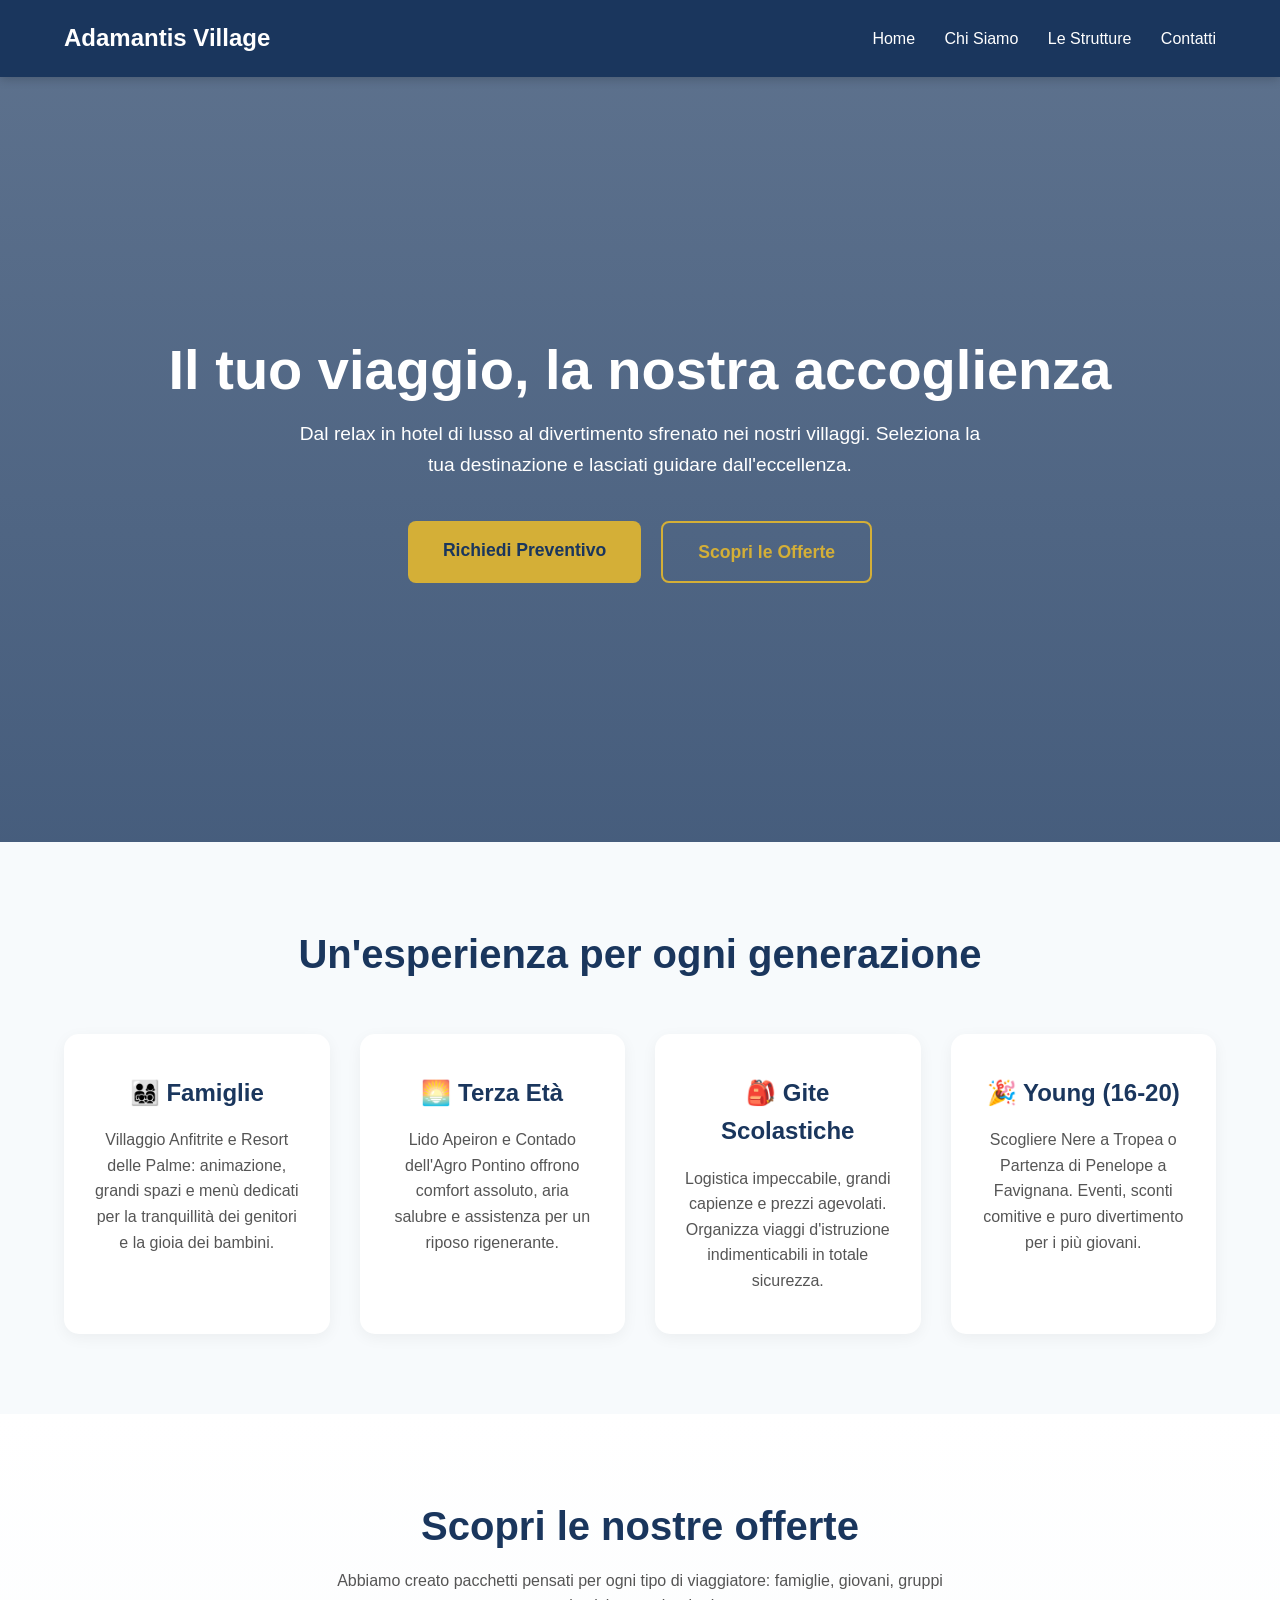
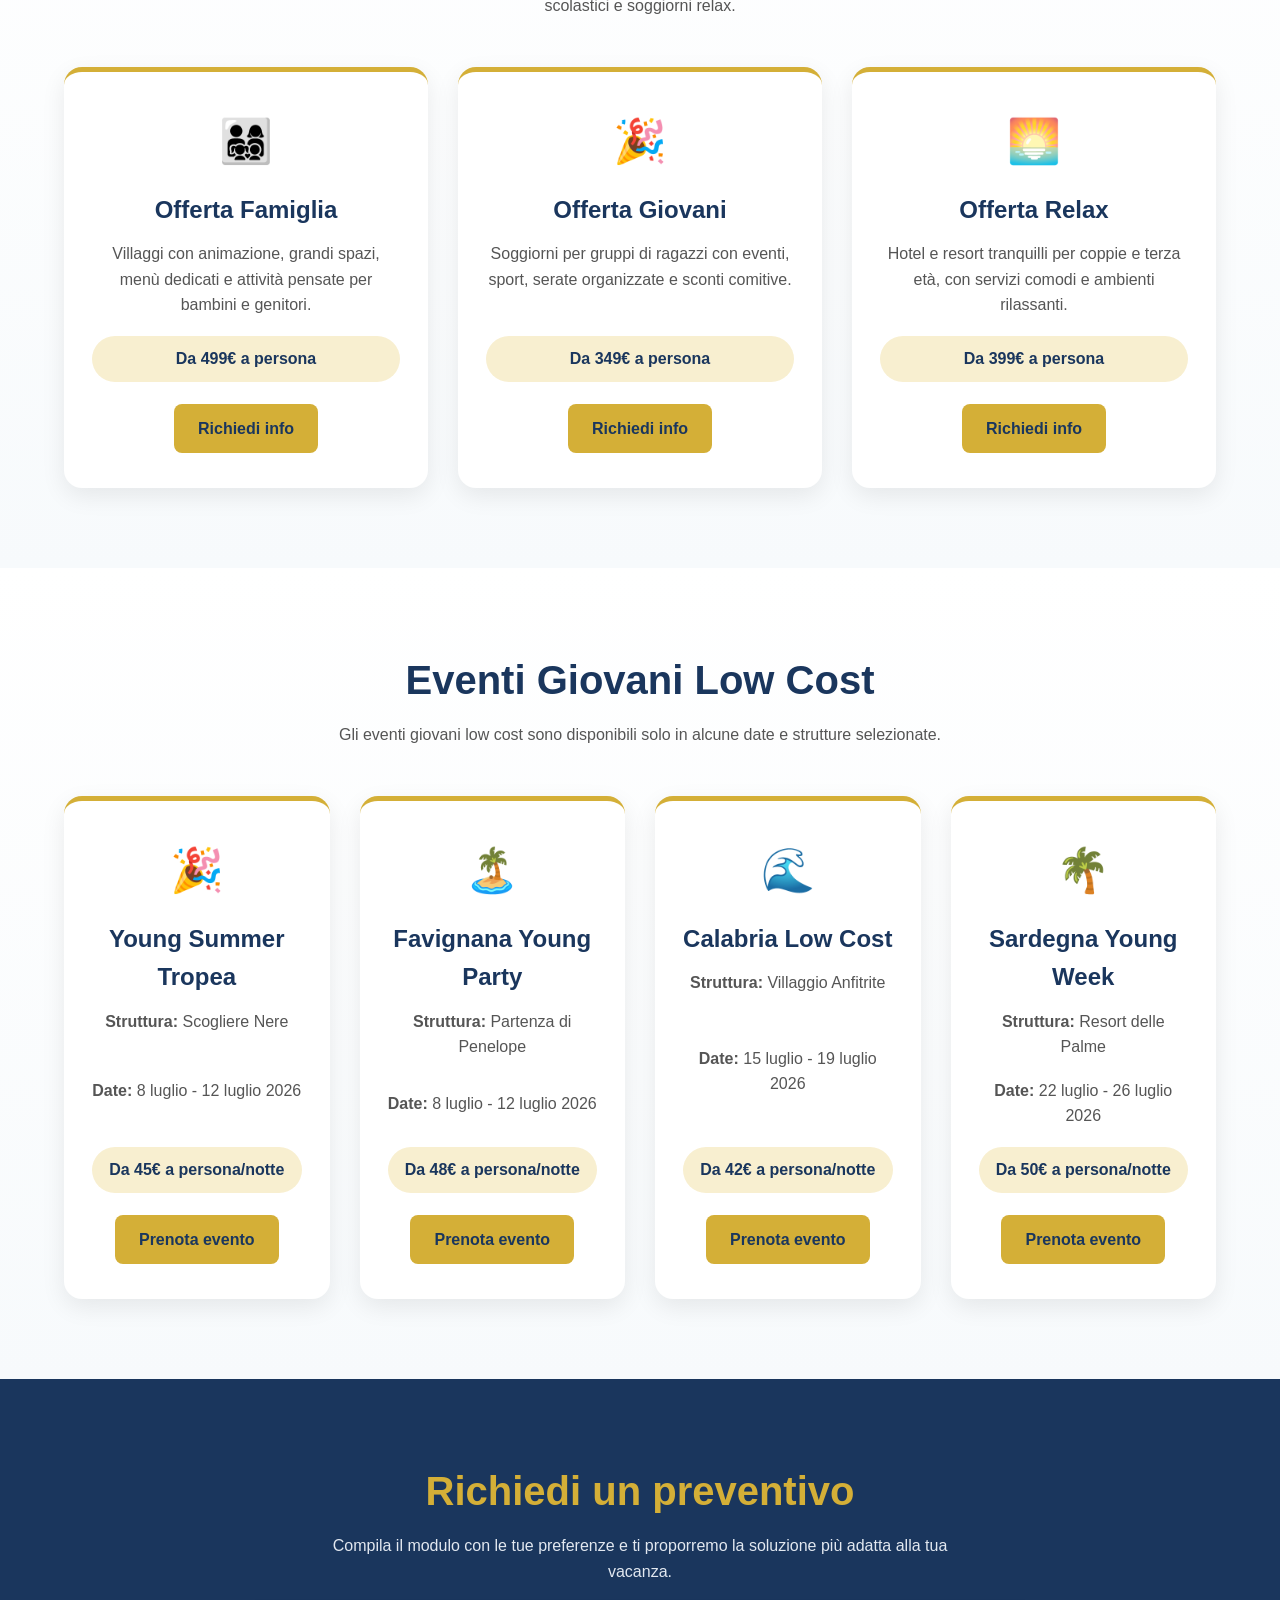
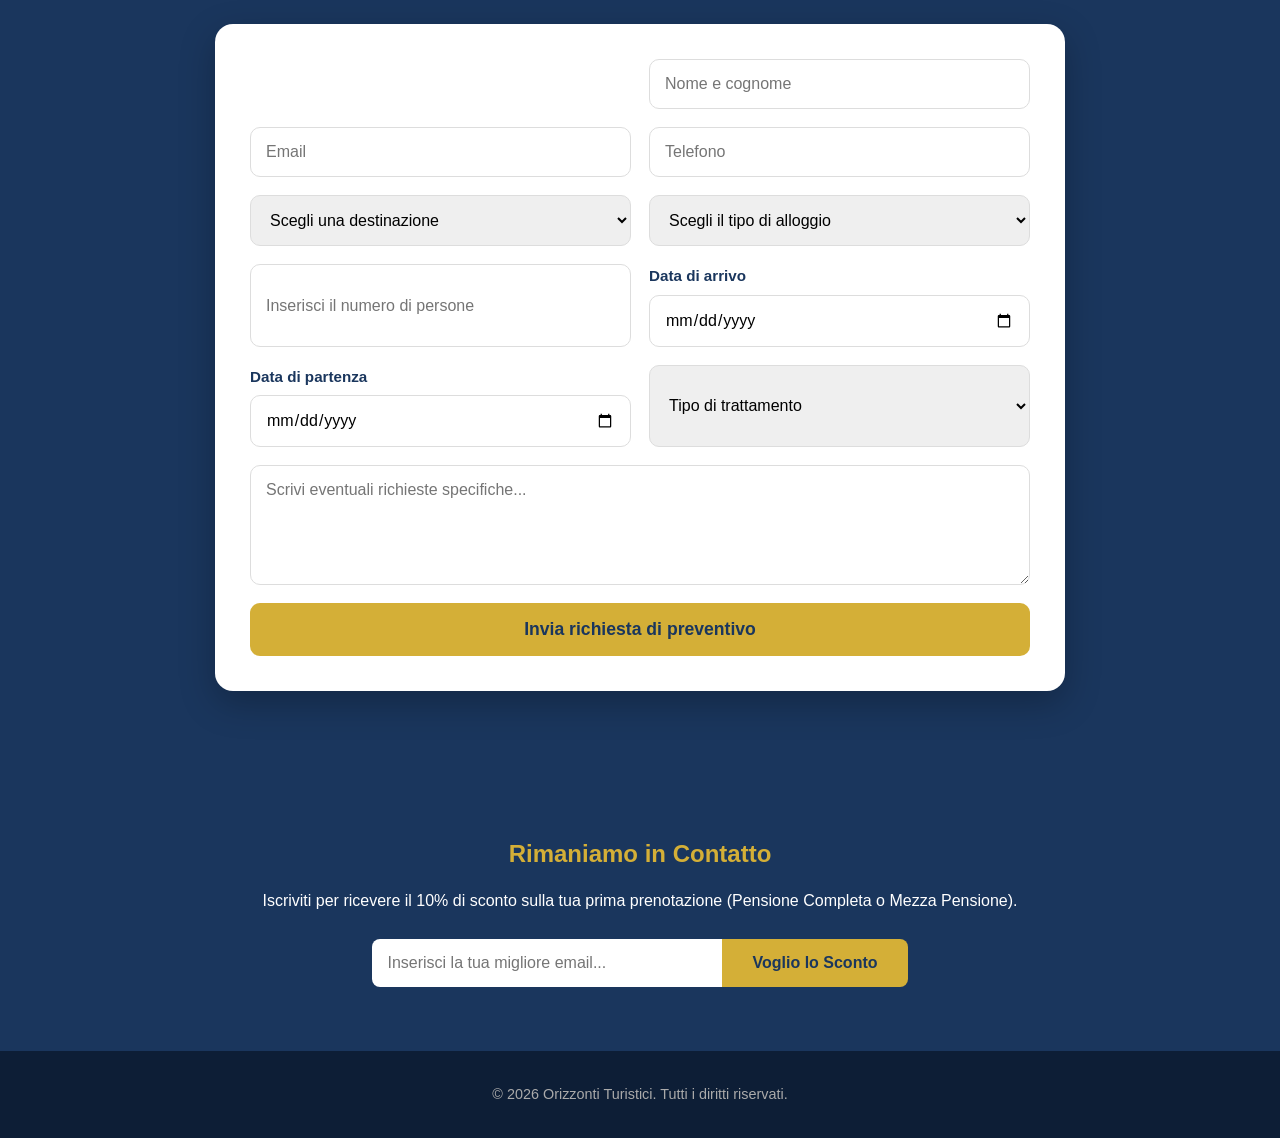
==== commit bf97cf92: "mod10" ====
--- a/index.html
+++ b/index.html
@@ -574,6 +574,7 @@
     <footer>
         <p>&copy; 2026 Orizzonti Turistici. Tutti i diritti riservati.</p>
     </footer>
+        <script src="site-data.js"></script>
         <script src="account-menu.js"></script>
         <script src="preventivo.js"></script>
 </body>
